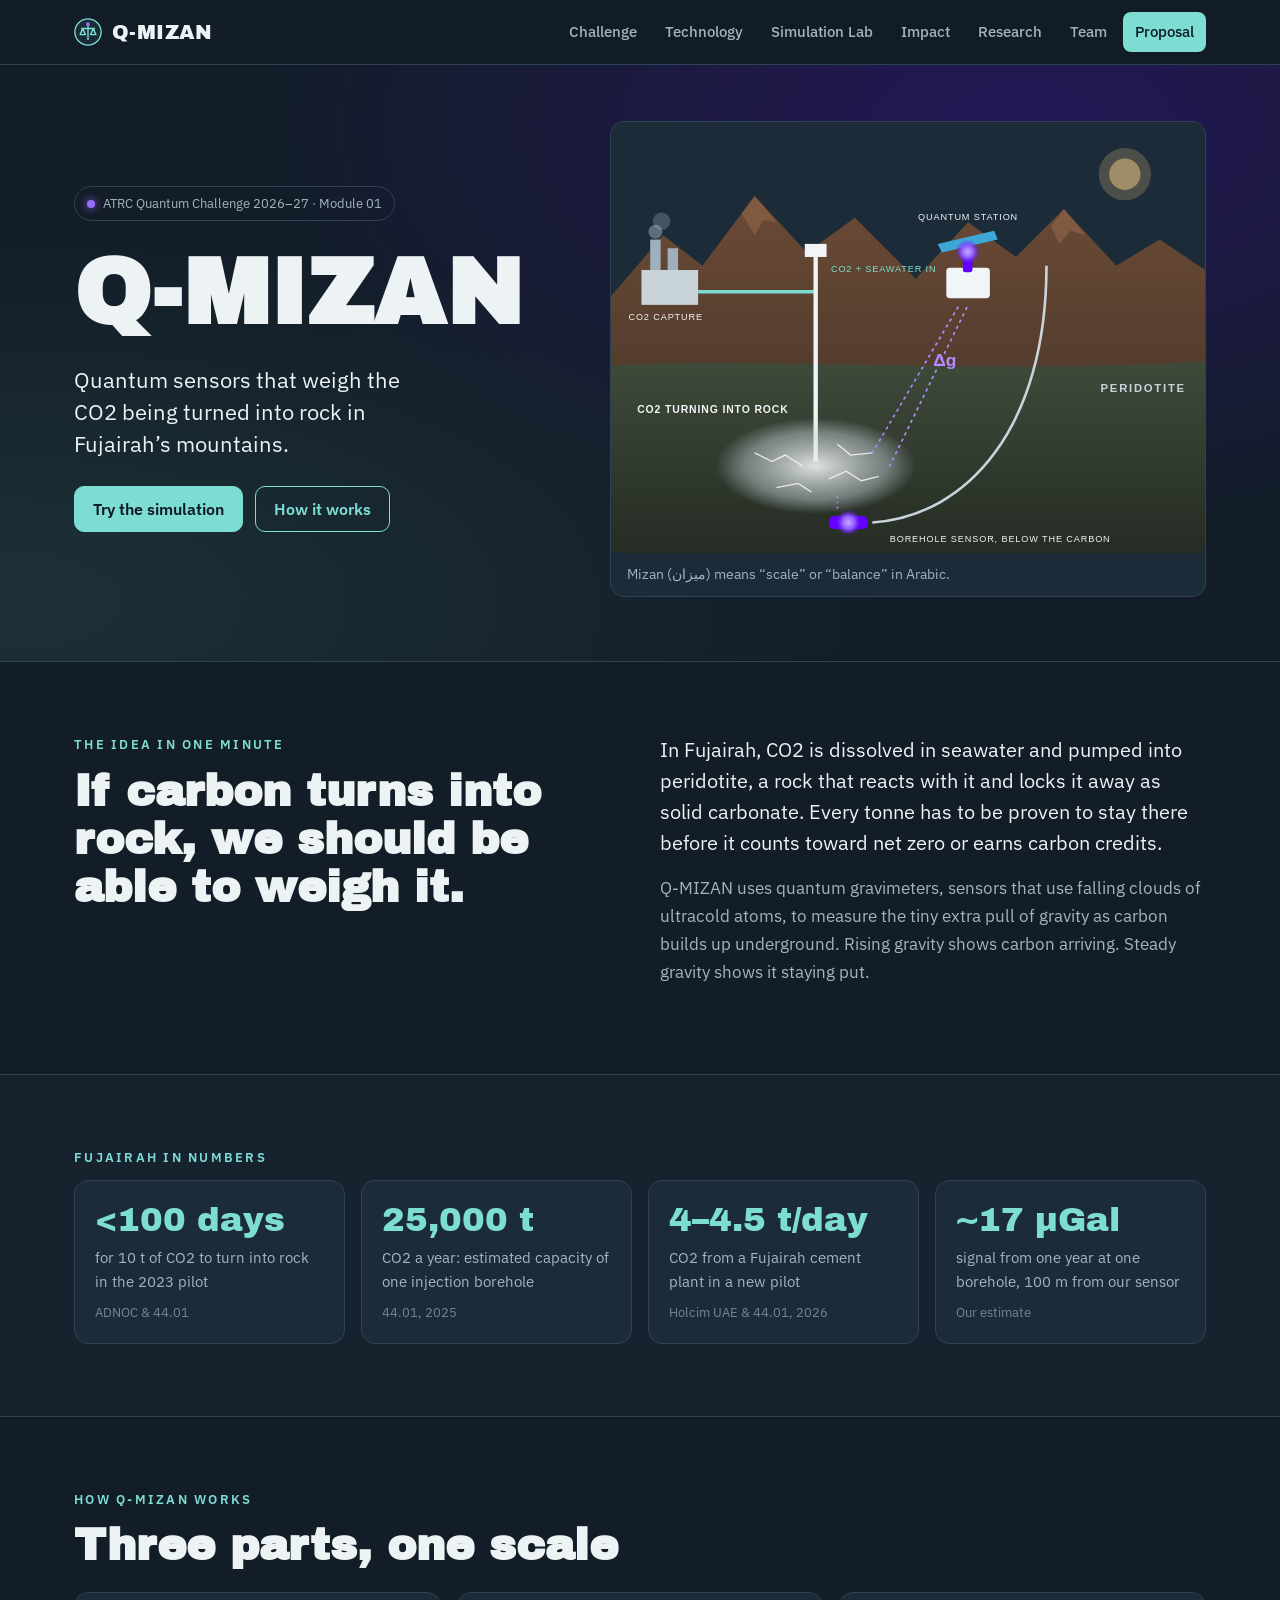
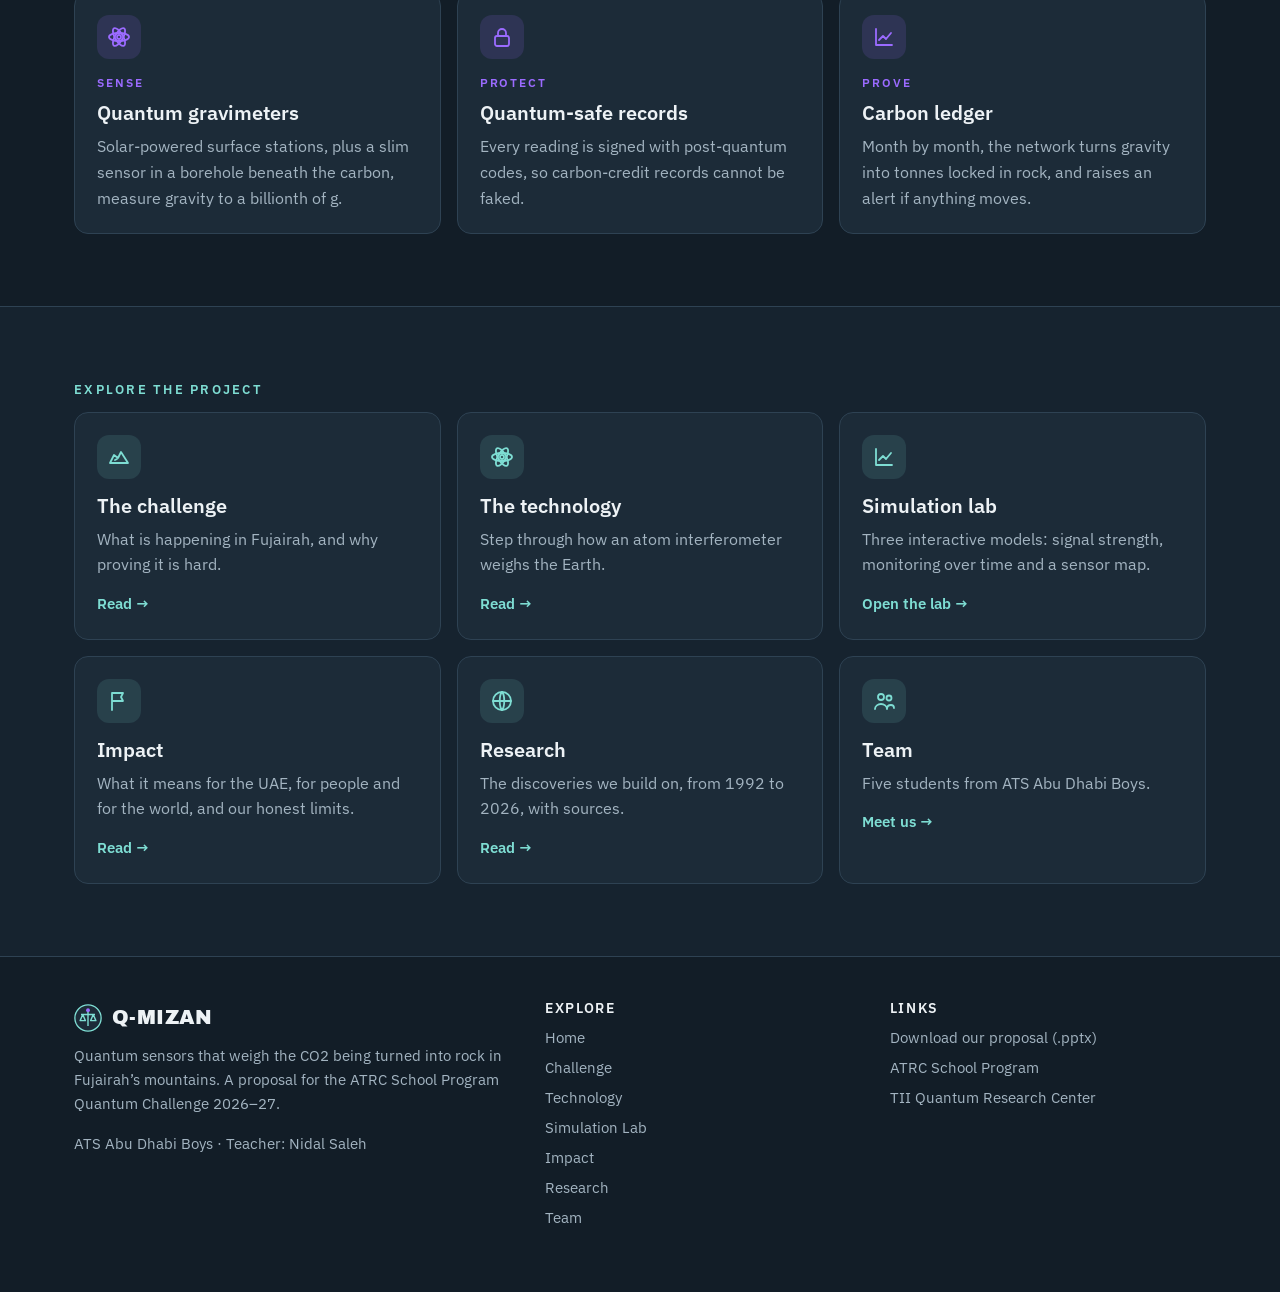
==== index.html @ 976998fe "Q-MIZAN project website Multi-page site for the ATRC Quantum Challenge 2026-27: overview, challenge," ====
<!DOCTYPE html>
<html lang="en">
<head>
<meta charset="utf-8">
<meta name="viewport" content="width=device-width, initial-scale=1">
<title>Q-MIZAN</title>
<meta name="description" content="Q-MIZAN: quantum gravity sensors that weigh the CO2 being turned into rock in Fujairah, UAE.">
<meta property="og:title" content="Q-MIZAN">
<meta property="og:description" content="Q-MIZAN: quantum gravity sensors that weigh the CO2 being turned into rock in Fujairah, UAE.">
<link rel="icon" href="assets/img/favicon.svg" type="image/svg+xml">
<link rel="preconnect" href="https://fonts.googleapis.com">
<link rel="preconnect" href="https://fonts.gstatic.com" crossorigin>
<link href="https://fonts.googleapis.com/css2?family=Archivo+Black&family=IBM+Plex+Sans:ital,wght@0,400;0,500;0,600;1,400&family=IBM+Plex+Mono:wght@500&display=swap" rel="stylesheet">
<link rel="stylesheet" href="assets/css/style.css">
</head>
<body>
<a class="skip" href="#main">Skip to content</a>
<nav class="nav" aria-label="Main">
  <div class="wrap">
    <a class="brand" href="index.html"><svg viewBox="0 0 32 32" aria-hidden="true"><circle cx="16" cy="16" r="15" fill="#1C2B38" stroke="#7EDDD3" stroke-width="1.5"/><path d="M8 12h16M16 7v18M10 12l-3 7h6zM22 12l-3 7h6z" stroke="#7EDDD3" stroke-width="1.6" fill="none" stroke-linejoin="round"/><circle cx="16" cy="7" r="2.2" fill="#9B6BFF"/></svg>Q-MIZAN</a>
    <button class="menu-btn" type="button" aria-expanded="false" aria-controls="menu">Menu</button>
    <ul id="menu"><li><a href="challenge.html">Challenge</a></li><li><a href="technology.html">Technology</a></li><li><a href="lab.html">Simulation Lab</a></li><li><a href="impact.html">Impact</a></li><li><a href="research.html">Research</a></li><li><a href="team.html">Team</a></li><li><a class="cta" href="assets/docs/Q-MIZAN_Proposal.pptx">Proposal</a></li></ul>
  </div>
</nav>
<main id="main">

<div class="hero">
  <div class="wrap grid-2">
    <div>
      <div class="badge"><i></i>ATRC Quantum Challenge 2026–27 · Module 01</div>
      <h1>Q-MIZAN</h1>
      <p class="tag">Quantum sensors that weigh the CO2 being turned into rock in Fujairah’s mountains.</p>
      <div class="btns">
        <a class="btn primary" href="lab.html">Try the simulation</a>
        <a class="btn" href="technology.html">How it works</a>
      </div>
    </div>
    <figure class="figure">
      <img src="assets/img/hero.svg" alt="Cross-section of the Hajar mountains: CO2 is captured, injected into peridotite and turns to rock, while a quantum station on the surface and a borehole sensor beneath the carbon measure the change in gravity" width="1364" height="990">
      <figcaption>Mizan (ميزان) means “scale” or “balance” in Arabic.</figcaption>
    </figure>
  </div>
</div>

<section>
  <div class="wrap">
    <div class="grid-2 top">
      <div>
        <div class="eyebrow">The idea in one minute</div>
        <h2>If carbon turns into rock, we should be able to weigh it.</h2>
      </div>
      <div class="read">
        <p class="lead">In Fujairah, CO2 is dissolved in seawater and pumped into peridotite, a rock that reacts with it and locks it away as solid carbonate. Every tonne has to be proven to stay there before it counts toward net zero or earns carbon credits.</p>
        <p class="muted">Q-MIZAN uses quantum gravimeters, sensors that use falling clouds of ultracold atoms, to measure the tiny extra pull of gravity as carbon builds up underground. Rising gravity shows carbon arriving. Steady gravity shows it staying put.</p>
      </div>
    </div>
  </div>
</section>

<section class="alt">
  <div class="wrap">
    <div class="eyebrow">Fujairah in numbers</div>
    <div class="grid-4">
      <div class="stat"><div class="big">&lt;100 days</div><div class="lab">for 10 t of CO2 to turn into rock in the 2023 pilot</div><div class="src">ADNOC &amp; 44.01</div></div>
      <div class="stat"><div class="big">25,000 t</div><div class="lab">CO2 a year: estimated capacity of one injection borehole</div><div class="src">44.01, 2025</div></div>
      <div class="stat"><div class="big">4–4.5 t/day</div><div class="lab">CO2 from a Fujairah cement plant in a new pilot</div><div class="src">Holcim UAE &amp; 44.01, 2026</div></div>
      <div class="stat"><div class="big">~17 µGal</div><div class="lab">signal from one year at one borehole, 100 m from our sensor</div><div class="src">Our estimate</div></div>
    </div>
  </div>
</section>

<section>
  <div class="wrap">
    <div class="eyebrow">How Q-MIZAN works</div>
    <h2>Three parts, one scale</h2>
    <div class="grid-3" style="margin-top:22px">
      <div class="card"><div class="icon v"><svg viewBox="0 0 24 24"><circle cx="12" cy="12" r="2"/><ellipse cx="12" cy="12" rx="10" ry="4"/><ellipse cx="12" cy="12" rx="10" ry="4" transform="rotate(60 12 12)"/><ellipse cx="12" cy="12" rx="10" ry="4" transform="rotate(120 12 12)"/></svg></div><div class="k">Sense</div><h3>Quantum gravimeters</h3><p>Solar-powered surface stations, plus a slim sensor in a borehole beneath the carbon, measure gravity to a billionth of g.</p></div>
      <div class="card"><div class="icon v"><svg viewBox="0 0 24 24"><rect x="5" y="11" width="14" height="10" rx="2"/><path d="M8 11V8a4 4 0 0 1 8 0v3"/></svg></div><div class="k">Protect</div><h3>Quantum-safe records</h3><p>Every reading is signed with post-quantum codes, so carbon-credit records cannot be faked.</p></div>
      <div class="card"><div class="icon v"><svg viewBox="0 0 24 24"><path d="M4 20V4M4 20h16"/><path d="M7 15l4-4 3 3 5-6"/></svg></div><div class="k">Prove</div><h3>Carbon ledger</h3><p>Month by month, the network turns gravity into tonnes locked in rock, and raises an alert if anything moves.</p></div>
    </div>
  </div>
</section>

<section class="alt">
  <div class="wrap">
    <div class="eyebrow">Explore the project</div>
    <div class="grid-3">
      <a class="card link" href="challenge.html"><div class="icon"><svg viewBox="0 0 24 24"><path d="M3 18l4-8 4 3 3-6 7 11z"/><path d="M8 15l2-1"/></svg></div><h3>The challenge</h3><p>What is happening in Fujairah, and why proving it is hard.</p><span class="go">Read →</span></a>
      <a class="card link" href="technology.html"><div class="icon"><svg viewBox="0 0 24 24"><circle cx="12" cy="12" r="2"/><ellipse cx="12" cy="12" rx="10" ry="4"/><ellipse cx="12" cy="12" rx="10" ry="4" transform="rotate(60 12 12)"/><ellipse cx="12" cy="12" rx="10" ry="4" transform="rotate(120 12 12)"/></svg></div><h3>The technology</h3><p>Step through how an atom interferometer weighs the Earth.</p><span class="go">Read →</span></a>
      <a class="card link" href="lab.html"><div class="icon"><svg viewBox="0 0 24 24"><path d="M4 20V4M4 20h16"/><path d="M7 15l4-4 3 3 5-6"/></svg></div><h3>Simulation lab</h3><p>Three interactive models: signal strength, monitoring over time and a sensor map.</p><span class="go">Open the lab →</span></a>
      <a class="card link" href="impact.html"><div class="icon"><svg viewBox="0 0 24 24"><path d="M5 21V4M5 4h11l-2 4 2 4H5"/></svg></div><h3>Impact</h3><p>What it means for the UAE, for people and for the world, and our honest limits.</p><span class="go">Read →</span></a>
      <a class="card link" href="research.html"><div class="icon"><svg viewBox="0 0 24 24"><circle cx="12" cy="12" r="9"/><path d="M3 12h18M12 3c3 3 3 15 0 18M12 3c-3 3-3 15 0 18"/></svg></div><h3>Research</h3><p>The discoveries we build on, from 1992 to 2026, with sources.</p><span class="go">Read →</span></a>
      <a class="card link" href="team.html"><div class="icon"><svg viewBox="0 0 24 24"><circle cx="9" cy="8" r="3"/><circle cx="17" cy="9" r="2.5"/><path d="M3 20c0-3 3-5 6-5s6 2 6 5M15 20c0-2 1-4 4-4 2 0 3 1 3 3"/></svg></div><h3>Team</h3><p>Five students from ATS Abu Dhabi Boys.</p><span class="go">Meet us →</span></a>
    </div>
  </div>
</section>

</main>
<footer>
  <div class="wrap">
    <div>
      <a class="brand" href="index.html" style="margin-bottom:10px"><svg viewBox="0 0 32 32" aria-hidden="true"><circle cx="16" cy="16" r="15" fill="#1C2B38" stroke="#7EDDD3" stroke-width="1.5"/><path d="M8 12h16M16 7v18M10 12l-3 7h6zM22 12l-3 7h6z" stroke="#7EDDD3" stroke-width="1.6" fill="none" stroke-linejoin="round"/><circle cx="16" cy="7" r="2.2" fill="#9B6BFF"/></svg>Q-MIZAN</a>
      <p>Quantum sensors that weigh the CO2 being turned into rock in Fujairah’s mountains. A proposal for the ATRC School Program Quantum Challenge 2026–27.</p>
      <p>ATS Abu Dhabi Boys · Teacher: Nidal Saleh</p>
    </div>
    <div><h4>Explore</h4><ul><li><a href="index.html">Home</a></li><li><a href="challenge.html">Challenge</a></li><li><a href="technology.html">Technology</a></li><li><a href="lab.html">Simulation Lab</a></li><li><a href="impact.html">Impact</a></li><li><a href="research.html">Research</a></li><li><a href="team.html">Team</a></li></ul></div>
    <div><h4>Links</h4><ul>
      <li><a href="assets/docs/Q-MIZAN_Proposal.pptx">Download our proposal (.pptx)</a></li>
      <li><a href="https://atrcschoolprogram.ae">ATRC School Program</a></li>
      <li><a href="https://www.tii.ae/quantum">TII Quantum Research Center</a></li>
    </ul></div>
  </div>
</footer>
<script src="assets/js/main.js"></script>

</body>
</html>
---- assets/css/style.css ----
/* Q-MIZAN site
   One visual world: ATRC night blue, Fujairah rock browns, teal for data, violet for the quantum sensor. */
:root{
  --bg:#121D27; --bg-2:#16232F; --panel:#1C2B38; --panel-2:#101A23; --line:#2E4253;
  --ink:#EDF2F5; --muted:#A3B4C1; --faint:#71879A;
  --teal:#7EDDD3; --violet:#9B6BFF; --violet-deep:#6400FF; --sand:#D9B77E; --rock:#6B4A35;
  --warn:#F2C14E; --bad:#F08A6B;
  --display:"Archivo Black","Arial Black",Arial,sans-serif;
  --body:"IBM Plex Sans","Segoe UI",Arial,sans-serif;
  --mono:"IBM Plex Mono",ui-monospace,Menlo,monospace;
  --r:14px; --max:1180px;
  color-scheme:dark;
}
*{box-sizing:border-box}
html{scroll-behavior:smooth}
html,body{margin:0;background:var(--bg);color:var(--ink);font-family:var(--body);font-size:17px;line-height:1.65}
img{max-width:100%;height:auto;display:block}
a{color:var(--teal);text-underline-offset:3px}
a:hover{color:#fff}
:focus-visible{outline:2px solid var(--teal);outline-offset:3px;border-radius:4px}
h1,h2,h3,h4{margin:0;text-wrap:balance;line-height:1.1}
h1{font-family:var(--display);font-size:clamp(46px,7.5vw,92px);letter-spacing:.005em}
h2{font-family:var(--display);font-size:clamp(28px,3.8vw,44px);margin-bottom:16px}
h3{font-size:20px;font-weight:600;margin-bottom:8px;line-height:1.3}
h4{font-size:16px;font-weight:600;margin-bottom:4px}
p{margin:0 0 16px}
ul,ol{margin:0 0 16px;padding-left:22px}
li{margin-bottom:6px}
.wrap{max-width:var(--max);margin:0 auto;padding:0 24px}
.read{max-width:68ch}
.lead{font-size:20px;line-height:1.55;color:var(--ink);max-width:60ch}
.muted{color:var(--muted)}
.num,.mono{font-family:var(--mono);font-variant-numeric:tabular-nums}
.eyebrow{font-size:12.5px;font-weight:600;letter-spacing:.18em;text-transform:uppercase;color:var(--teal);margin-bottom:12px}
.skip{position:absolute;left:-999px;top:8px;background:var(--teal);color:#0E1A22;padding:8px 12px;border-radius:8px;z-index:100}
.skip:focus{left:8px}

/* nav */
.nav{position:sticky;top:0;z-index:50;background:rgba(18,29,39,.92);backdrop-filter:blur(10px);border-bottom:1px solid var(--line)}
.nav .wrap{display:flex;align-items:center;justify-content:space-between;height:64px;gap:16px}
.brand{display:flex;align-items:center;gap:10px;text-decoration:none;color:var(--ink);font-family:var(--display);font-size:20px;letter-spacing:.02em}
.brand svg{width:28px;height:28px}
.nav ul{list-style:none;display:flex;gap:4px;margin:0;padding:0}
.nav li{margin:0}
.nav ul a{display:block;padding:8px 12px;border-radius:8px;color:var(--muted);text-decoration:none;font-size:15px;font-weight:500}
.nav ul a:hover{color:var(--ink);background:var(--panel)}
.nav ul a[aria-current="page"]{color:var(--ink);background:var(--panel);box-shadow:inset 0 -2px 0 var(--teal)}
.nav .cta{background:var(--teal);color:#0E1A22!important}
.nav .cta:hover{background:#A5ECE4!important}
.menu-btn{display:none;background:transparent;border:1px solid var(--line);color:var(--ink);border-radius:8px;padding:7px 10px;font:500 15px var(--body);cursor:pointer}

/* page head */
.pagehead{padding:64px 0 40px;border-bottom:1px solid var(--line);background:radial-gradient(ellipse at 85% 0%,rgba(100,0,255,.18),transparent 55%),radial-gradient(ellipse at 10% 100%,rgba(126,221,211,.08),transparent 50%)}
.pagehead h1{font-size:clamp(38px,5.5vw,64px);margin-bottom:16px}

section{padding:72px 0;border-bottom:1px solid var(--line)}
section.alt{background:var(--bg-2)}
.grid-2{display:grid;grid-template-columns:1fr 1fr;gap:40px;align-items:center}
.grid-2.top{align-items:start}
.grid-3{display:grid;grid-template-columns:repeat(3,1fr);gap:16px}
.grid-4{display:grid;grid-template-columns:repeat(4,1fr);gap:16px}

/* home hero */
.hero{padding:56px 0 64px;background:radial-gradient(ellipse at 80% 10%,rgba(100,0,255,.22),transparent 55%),radial-gradient(ellipse at 0% 90%,rgba(126,221,211,.10),transparent 50%);border-bottom:1px solid var(--line)}
.hero .grid-2{grid-template-columns:1fr 1.2fr}
.hero .tag{font-size:22px;line-height:1.45;margin:20px 0 26px;max-width:28ch}
.btns{display:flex;gap:12px;flex-wrap:wrap}
.btn{display:inline-flex;align-items:center;gap:8px;padding:12px 18px;border-radius:10px;font:600 15.5px var(--body);text-decoration:none;cursor:pointer;border:1px solid var(--teal);color:var(--teal);background:transparent}
.btn:hover{background:rgba(126,221,211,.1);color:var(--teal)}
.btn.primary{background:var(--teal);color:#0E1A22}
.btn.primary:hover{background:#A5ECE4;color:#0E1A22}
.badge{display:inline-flex;align-items:center;gap:8px;font-size:13px;color:var(--muted);border:1px solid var(--line);padding:6px 12px;border-radius:999px;margin-bottom:22px}
.badge i{width:8px;height:8px;border-radius:50%;background:var(--violet);box-shadow:0 0 10px var(--violet)}

/* figures and cards */
.figure{background:var(--panel);border:1px solid var(--line);border-radius:var(--r);overflow:hidden;margin:0}
.figure img{width:100%}
figcaption{font-size:14px;color:var(--muted);padding:10px 16px}
.card{background:var(--panel);border:1px solid var(--line);border-radius:var(--r);padding:22px}
.card p{color:var(--muted);font-size:15.5px;margin:0}
.card p+p{margin-top:10px}
.card .k{font-size:12px;letter-spacing:.16em;text-transform:uppercase;color:var(--violet);font-weight:600;margin-bottom:8px}
.card.link{text-decoration:none;color:inherit;display:block;transition:border-color .15s, transform .15s}
.card.link:hover{border-color:var(--teal);transform:translateY(-2px)}
.card.link .go{color:var(--teal);font-weight:600;font-size:15px;margin-top:14px;display:inline-block}
.icon{width:44px;height:44px;border-radius:12px;display:grid;place-items:center;background:rgba(126,221,211,.12);margin-bottom:14px}
.icon svg{width:24px;height:24px;stroke:var(--teal);fill:none;stroke-width:1.8;stroke-linecap:round;stroke-linejoin:round}
.icon.v{background:rgba(155,107,255,.14)} .icon.v svg{stroke:var(--violet)}
.stat{background:var(--panel);border:1px solid var(--line);border-radius:var(--r);padding:20px}
.stat .big{font-family:var(--display);font-size:clamp(26px,3vw,34px);color:var(--teal);line-height:1.1}
.stat .lab{font-size:14.5px;color:var(--muted);margin-top:8px}
.stat .src{font-size:12.5px;color:var(--faint);margin-top:8px}
.callout{border:1px solid rgba(242,193,78,.35);background:rgba(242,193,78,.06);border-radius:var(--r);padding:20px 22px}
.callout .k{color:var(--warn);font-size:12px;letter-spacing:.16em;text-transform:uppercase;font-weight:600;margin-bottom:8px}
.callout p{margin:0;color:var(--ink)}
.quote{font-family:var(--display);font-size:clamp(24px,3vw,34px);line-height:1.25;max-width:26ch}
.quote em{font-style:normal;color:var(--teal)}

/* steps / process */
.steps{display:grid;grid-template-columns:repeat(4,1fr);gap:0;counter-reset:s;margin-top:28px}
.step{position:relative;padding:22px 22px 22px 0;border-top:2px solid var(--line)}
.step::before{counter-increment:s;content:counter(s,decimal-leading-zero);font-family:var(--mono);color:var(--teal);font-size:14px;display:block;margin-bottom:10px}
.step.on{border-top-color:var(--teal)}
.step p{color:var(--muted);font-size:15.5px;margin:0}

/* comparison table */
.tablewrap{overflow-x:auto;border:1px solid var(--line);border-radius:var(--r)}
table{border-collapse:collapse;width:100%;min-width:640px;font-size:15px}
th,td{padding:14px 16px;text-align:left;border-bottom:1px solid var(--line);vertical-align:top}
th{font-size:12.5px;letter-spacing:.12em;text-transform:uppercase;color:var(--muted);font-weight:600;background:var(--panel-2)}
tr:last-child td{border-bottom:0}
td.us{background:rgba(126,221,211,.06)}
.yes{color:var(--teal);font-weight:600} .no{color:var(--bad);font-weight:600} .part{color:var(--warn);font-weight:600}

/* interferometer explainer */
.ai{display:grid;grid-template-columns:1fr 1fr;gap:28px;align-items:center}
.ai canvas{width:100%;height:420px;background:var(--panel-2);border:1px solid var(--line);border-radius:var(--r)}
.stepper{display:flex;gap:8px;flex-wrap:wrap;margin:18px 0}
.stepper button{background:var(--panel);border:1px solid var(--line);color:var(--muted);border-radius:999px;padding:8px 14px;font:500 14px var(--body);cursor:pointer}
.stepper button[aria-pressed="true"]{background:var(--violet);border-color:var(--violet);color:#fff}
.ai .explain{min-height:150px}

/* myths */
.myth{display:grid;grid-template-columns:1fr 1fr;gap:0;border:1px solid var(--line);border-radius:var(--r);overflow:hidden}
.myth > div{padding:14px 18px;border-bottom:1px solid var(--line);font-size:15.5px}
.myth > div:nth-last-child(-n+2){border-bottom:0}
.myth .x{color:var(--muted);background:var(--panel-2)}
.myth .x::before{content:"✕ ";color:var(--bad)}
.myth .ok::before{content:"✓ ";color:var(--teal)}
.myth .h{font-size:12.5px;letter-spacing:.12em;text-transform:uppercase;font-weight:600;color:var(--muted);background:var(--panel)}
.myth .h::before{content:none}

/* simulation lab */
.sim{background:var(--panel-2);border:1px solid var(--line);border-radius:18px;padding:26px;margin-top:26px}
.sim-head{display:flex;justify-content:space-between;align-items:baseline;gap:16px;flex-wrap:wrap;margin-bottom:6px}
.sim-head h3{margin:0}
.simgrid{display:grid;grid-template-columns:310px 1fr;gap:28px;margin-top:18px}
.ctl{display:grid;gap:18px;align-content:start}
.ctl label{display:flex;justify-content:space-between;gap:8px;font-size:14.5px;font-weight:500;margin-bottom:4px}
.ctl label span{font-family:var(--mono);color:var(--teal);white-space:nowrap}
.ctl .hint{font-size:13px;color:var(--faint);margin-top:2px}
input[type=range]{width:100%;accent-color:var(--teal)}
.seg{display:flex;border:1px solid var(--line);border-radius:10px;overflow:hidden;flex-wrap:wrap}
.seg button{flex:1;min-width:70px;background:transparent;color:var(--muted);border:0;padding:9px 6px;font:500 14px var(--body);cursor:pointer}
.seg button+button{border-left:1px solid var(--line)}
.seg button[aria-pressed="true"]{background:var(--teal);color:#0E1A22}
.readout{display:flex;flex-wrap:wrap;gap:12px;align-items:center;margin-bottom:12px;min-height:40px}
.readout .val{font-family:var(--display);font-size:36px;line-height:1}
.pill{display:inline-block;border-radius:999px;padding:5px 12px;font-size:14px;font-weight:600}
.pill.ok{background:rgba(126,221,211,.16);color:var(--teal)}
.pill.no{background:rgba(240,138,107,.16);color:var(--bad)}
.pill.warn{background:rgba(242,193,78,.16);color:var(--warn)}
.sim canvas{width:100%;height:320px;display:block;background:var(--panel);border-radius:12px}
.sim canvas.tall{height:400px}
.legend{display:flex;gap:16px;flex-wrap:wrap;font-size:13.5px;color:var(--muted);margin-top:10px}
.legend i{display:inline-block;width:18px;height:3px;vertical-align:middle;margin-right:6px;border-radius:2px}
.legend i.dot{width:9px;height:9px;border-radius:50%}
.note{font-size:14px;color:var(--muted);margin-top:10px}
.formula{font-family:var(--mono);background:var(--panel);border:1px solid var(--line);border-radius:10px;padding:14px 16px;font-size:15px;overflow-x:auto}
.tabs{display:flex;gap:8px;flex-wrap:wrap;margin-top:22px}
.tabs a{padding:8px 14px;border:1px solid var(--line);border-radius:999px;color:var(--muted);text-decoration:none;font-size:14.5px}
.tabs a:hover{border-color:var(--teal);color:var(--ink)}

/* timeline */
.tl{list-style:none;padding:0;margin:26px 0 0;position:relative}
.tl::before{content:"";position:absolute;left:118px;top:0;bottom:0;width:1px;background:var(--line)}
.tl li{display:grid;grid-template-columns:118px 1fr;gap:28px;padding:18px 0;margin:0;position:relative}
.tl li::after{content:"";position:absolute;left:113px;top:26px;width:11px;height:11px;border-radius:50%;background:var(--bg);border:2px solid var(--teal)}
.tl li.uae::after{background:var(--sand);border-color:var(--sand)}
.tl .yr{font-family:var(--mono);color:var(--teal);font-size:16px;padding-top:2px}
.tl h4{font-size:17px}
.tl p{margin:4px 0 6px;color:var(--muted);font-size:15.5px}
.tl a{font-size:14px}
.tag-uae{display:inline-block;font-size:11.5px;letter-spacing:.12em;text-transform:uppercase;color:#1B1407;background:var(--sand);border-radius:6px;padding:2px 7px;margin-left:8px;vertical-align:2px;font-weight:600}
dl.gloss{display:grid;grid-template-columns:220px 1fr;gap:0;border-top:1px solid var(--line)}
dl.gloss dt,dl.gloss dd{margin:0;padding:14px 0;border-bottom:1px solid var(--line)}
dl.gloss dt{font-weight:600}
dl.gloss dd{color:var(--muted)}
ol.src{font-size:15px;color:var(--muted);padding-left:24px}
ol.src li{margin-bottom:10px}

/* TRL */
.trl{display:grid;grid-template-columns:repeat(9,1fr);gap:6px;margin:22px 0}
.trl div{border-top:4px solid var(--line);padding-top:8px;font-size:13px;color:var(--muted)}
.trl b{display:block;font-family:var(--display);font-size:22px;color:var(--ink)}
.trl .now{border-color:var(--violet)} .trl .now b{color:var(--violet)}
.trl .next{border-color:var(--teal)}

/* team */
.team{display:grid;grid-template-columns:repeat(5,1fr);gap:14px}
.member{background:var(--panel);border:1px solid var(--line);border-radius:var(--r);padding:20px;text-align:left}
.avatar{width:56px;height:56px;border-radius:50%;display:grid;place-items:center;font-family:var(--display);font-size:20px;color:#0E1A22;background:var(--teal);margin-bottom:14px}
.member:nth-child(2) .avatar{background:var(--violet);color:#fff}
.member:nth-child(3) .avatar{background:var(--sand)}
.member:nth-child(4) .avatar{background:#3FA7D6}
.member:nth-child(5) .avatar{background:#C9D3DA}
.member h4{font-size:16.5px}
.member p{font-size:14px;color:var(--muted);margin:2px 0 0}
.logo-chip{background:#fff;border-radius:12px;padding:12px 18px;display:inline-block}
.logo-chip img{height:56px;width:auto}

/* footer */
footer{padding:44px 0 56px;color:var(--muted);font-size:14.5px}
footer .wrap{display:grid;grid-template-columns:1.4fr 1fr 1fr;gap:28px}
footer h4{color:var(--ink);font-size:14px;letter-spacing:.12em;text-transform:uppercase;margin-bottom:10px}
footer ul{list-style:none;padding:0;margin:0}
footer li{margin-bottom:6px}
footer a{color:var(--muted);text-decoration:none}
footer a:hover{color:var(--teal)}
.next-page{display:flex;justify-content:flex-end;padding:36px 0}

@media (max-width:980px){
  .grid-4{grid-template-columns:1fr 1fr}
  .team{grid-template-columns:repeat(3,1fr)}
  .steps{grid-template-columns:1fr 1fr}
}
@media (max-width:860px){
  .menu-btn{display:block}
  .nav ul{display:none;position:absolute;top:64px;left:0;right:0;flex-direction:column;background:var(--bg);border-bottom:1px solid var(--line);padding:10px 16px 16px}
  .nav ul.open{display:flex}
  .grid-2,.hero .grid-2,.simgrid,.ai{grid-template-columns:1fr}
  .grid-3{grid-template-columns:1fr}
  .trl{grid-template-columns:repeat(3,1fr)}
  footer .wrap{grid-template-columns:1fr}
  dl.gloss{grid-template-columns:1fr} dl.gloss dt{border-bottom:0;padding-bottom:0}
  .myth{grid-template-columns:1fr} .myth .h:nth-child(2){display:none}
}
@media (max-width:520px){
  body{font-size:16px}
  .grid-4,.steps,.team{grid-template-columns:1fr}
  .tl::before,.tl li::after{display:none}
  .tl li{grid-template-columns:1fr;gap:4px}
  section{padding:52px 0}
}
@media (prefers-reduced-motion:reduce){*{transition:none!important;scroll-behavior:auto!important}}
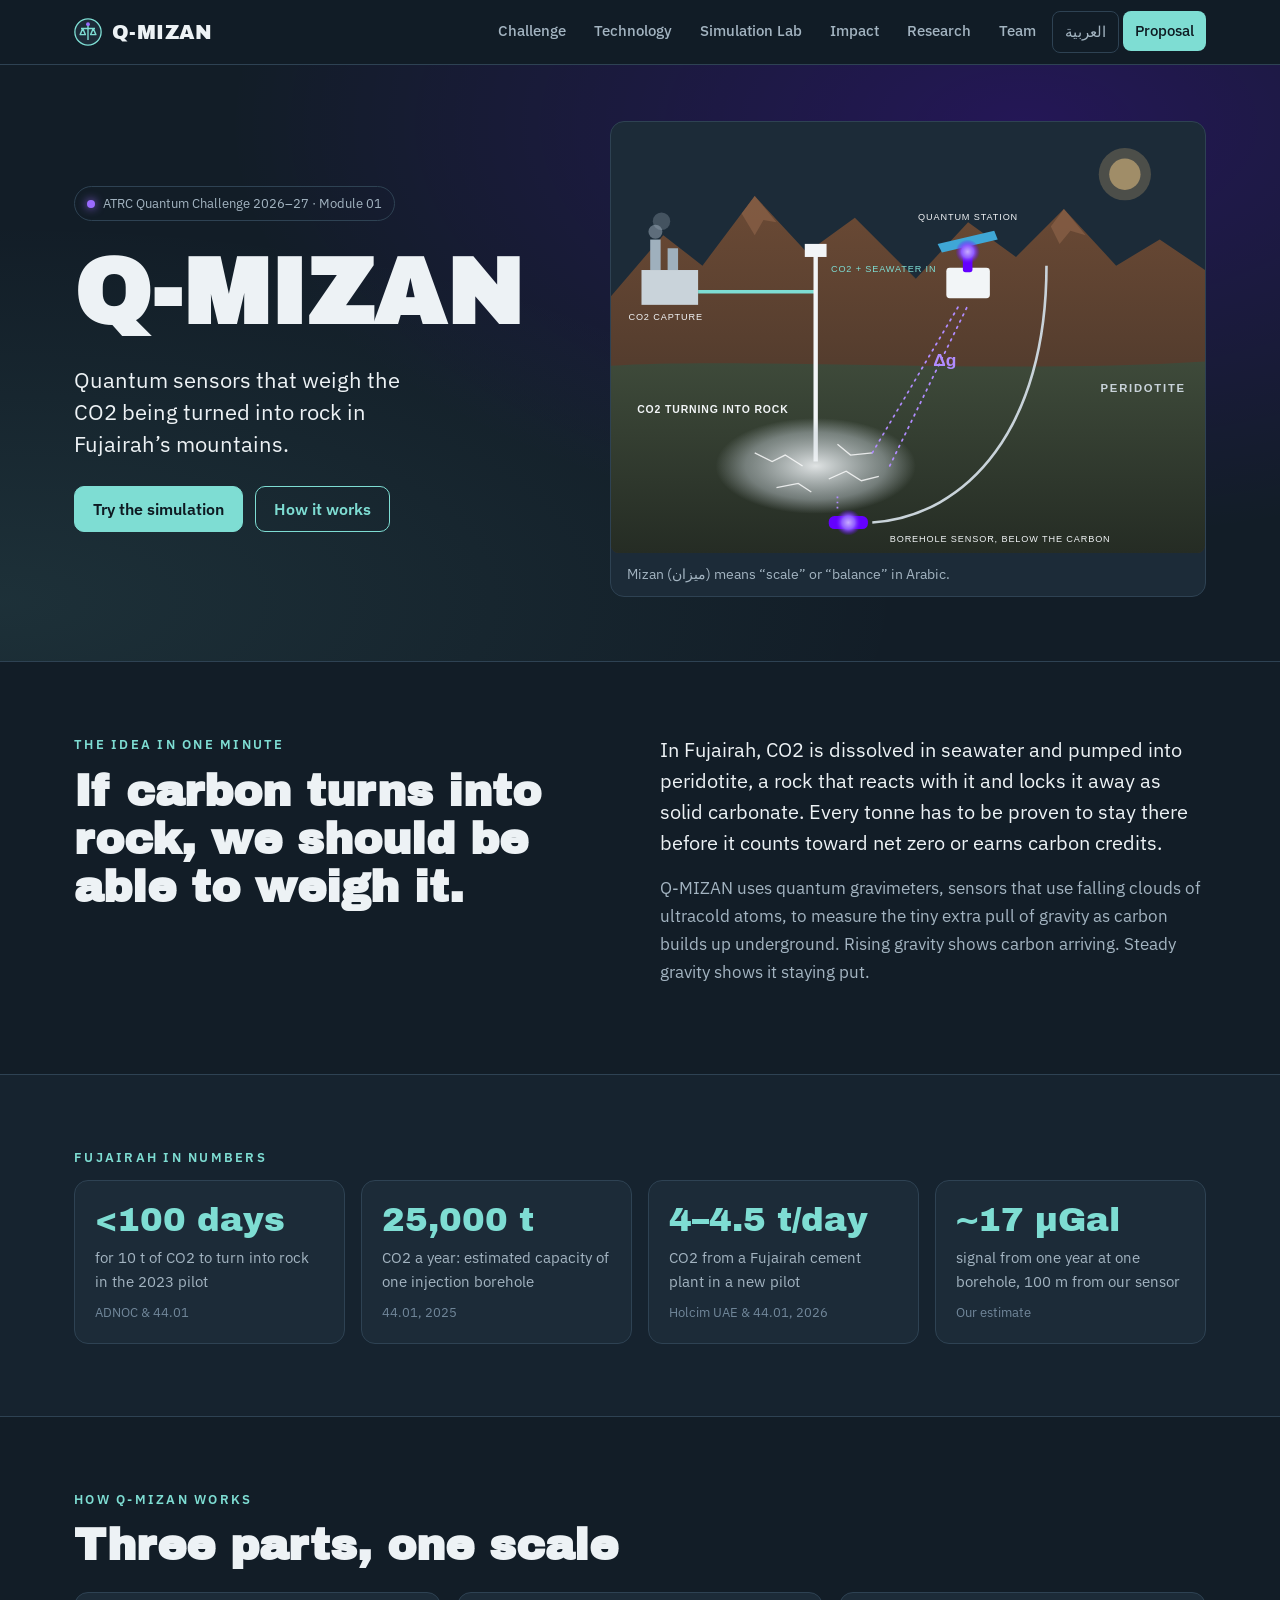
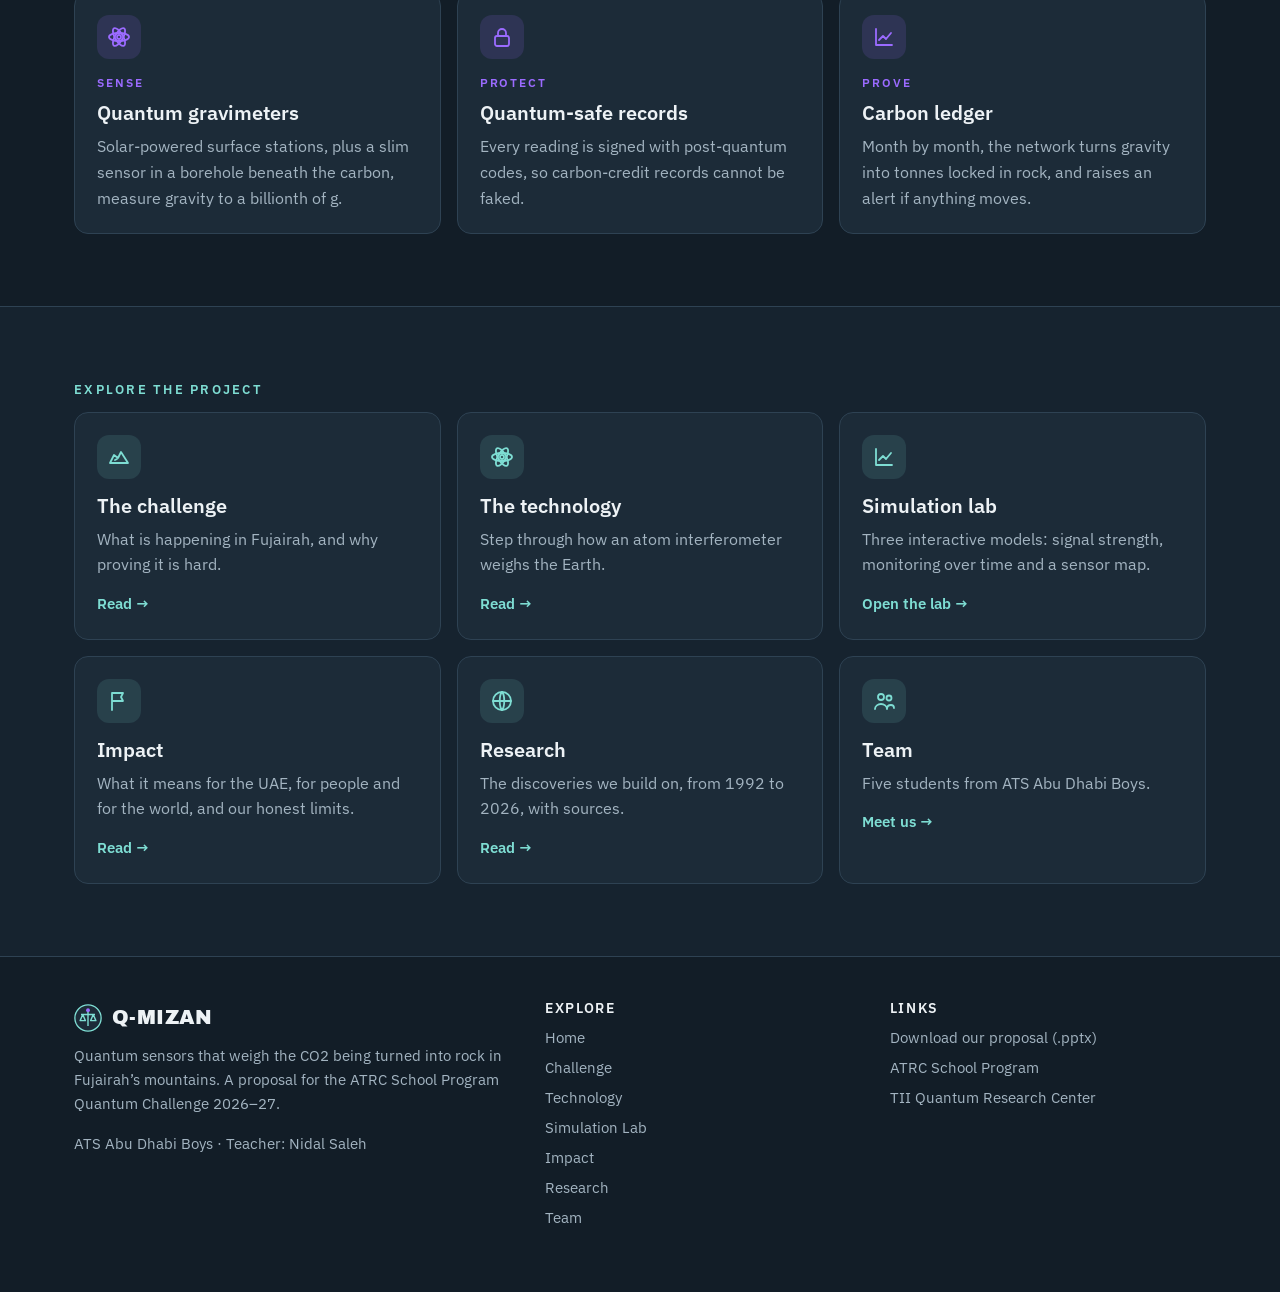
==== commit d61c7388: "Add Arabic version of the site Right-to-left Arabic pages under ar/ with a language switch on every " ====
--- a/index.html
+++ b/index.html
@@ -1,5 +1,5 @@
 <!DOCTYPE html>
-<html lang="en">
+<html lang="en" dir="ltr">
 <head>
 <meta charset="utf-8">
 <meta name="viewport" content="width=device-width, initial-scale=1">
@@ -7,6 +7,7 @@
 <meta name="description" content="Q-MIZAN: quantum gravity sensors that weigh the CO2 being turned into rock in Fujairah, UAE.">
 <meta property="og:title" content="Q-MIZAN">
 <meta property="og:description" content="Q-MIZAN: quantum gravity sensors that weigh the CO2 being turned into rock in Fujairah, UAE.">
+<link rel="alternate" hreflang="ar" href="ar/index.html">
 <link rel="icon" href="assets/img/favicon.svg" type="image/svg+xml">
 <link rel="preconnect" href="https://fonts.googleapis.com">
 <link rel="preconnect" href="https://fonts.gstatic.com" crossorigin>
@@ -19,7 +20,7 @@
   <div class="wrap">
     <a class="brand" href="index.html"><svg viewBox="0 0 32 32" aria-hidden="true"><circle cx="16" cy="16" r="15" fill="#1C2B38" stroke="#7EDDD3" stroke-width="1.5"/><path d="M8 12h16M16 7v18M10 12l-3 7h6zM22 12l-3 7h6z" stroke="#7EDDD3" stroke-width="1.6" fill="none" stroke-linejoin="round"/><circle cx="16" cy="7" r="2.2" fill="#9B6BFF"/></svg>Q-MIZAN</a>
     <button class="menu-btn" type="button" aria-expanded="false" aria-controls="menu">Menu</button>
-    <ul id="menu"><li><a href="challenge.html">Challenge</a></li><li><a href="technology.html">Technology</a></li><li><a href="lab.html">Simulation Lab</a></li><li><a href="impact.html">Impact</a></li><li><a href="research.html">Research</a></li><li><a href="team.html">Team</a></li><li><a class="cta" href="assets/docs/Q-MIZAN_Proposal.pptx">Proposal</a></li></ul>
+    <ul id="menu"><li><a href="challenge.html">Challenge</a></li><li><a href="technology.html">Technology</a></li><li><a href="lab.html">Simulation Lab</a></li><li><a href="impact.html">Impact</a></li><li><a href="research.html">Research</a></li><li><a href="team.html">Team</a></li><li><a class="lang" href="ar/index.html" lang="ar" hreflang="ar">العربية</a></li><li><a class="cta" href="assets/docs/Q-MIZAN_Proposal.pptx">Proposal</a></li></ul>
   </div>
 </nav>
 <main id="main">
@@ -104,11 +105,7 @@
       <p>ATS Abu Dhabi Boys · Teacher: Nidal Saleh</p>
     </div>
     <div><h4>Explore</h4><ul><li><a href="index.html">Home</a></li><li><a href="challenge.html">Challenge</a></li><li><a href="technology.html">Technology</a></li><li><a href="lab.html">Simulation Lab</a></li><li><a href="impact.html">Impact</a></li><li><a href="research.html">Research</a></li><li><a href="team.html">Team</a></li></ul></div>
-    <div><h4>Links</h4><ul>
-      <li><a href="assets/docs/Q-MIZAN_Proposal.pptx">Download our proposal (.pptx)</a></li>
-      <li><a href="https://atrcschoolprogram.ae">ATRC School Program</a></li>
-      <li><a href="https://www.tii.ae/quantum">TII Quantum Research Center</a></li>
-    </ul></div>
+    <div><h4>Links</h4><ul><li><a href="assets/docs/Q-MIZAN_Proposal.pptx">Download our proposal (.pptx)</a></li><li><a href="https://atrcschoolprogram.ae">ATRC School Program</a></li><li><a href="https://www.tii.ae/quantum">TII Quantum Research Center</a></li></ul></div>
   </div>
 </footer>
 <script src="assets/js/main.js"></script>
--- a/assets/css/style.css
+++ b/assets/css/style.css
@@ -32,8 +32,9 @@
 .muted{color:var(--muted)}
 .num,.mono{font-family:var(--mono);font-variant-numeric:tabular-nums}
 .eyebrow{font-size:12.5px;font-weight:600;letter-spacing:.18em;text-transform:uppercase;color:var(--teal);margin-bottom:12px}
-.skip{position:absolute;left:-999px;top:8px;background:var(--teal);color:#0E1A22;padding:8px 12px;border-radius:8px;z-index:100}
-.skip:focus{left:8px}
+.skip{position:absolute;inset-inline-start:8px;top:-60px;background:var(--teal);color:#0E1A22;padding:8px 12px;border-radius:8px;z-index:100}
+.skip:focus{top:8px}
+body{overflow-x:hidden}
 
 /* nav */
 .nav{position:sticky;top:0;z-index:50;background:rgba(18,29,39,.92);backdrop-filter:blur(10px);border-bottom:1px solid var(--line)}
@@ -233,3 +234,30 @@
   section{padding:52px 0}
 }
 @media (prefers-reduced-motion:reduce){*{transition:none!important;scroll-behavior:auto!important}}
+
+/* ---------- language switch ---------- */
+.nav ul a.lang{border:1px solid var(--line)}
+
+/* ---------- Arabic / right-to-left ---------- */
+html[lang="ar"]{
+  --display:"Cairo","IBM Plex Sans Arabic","Segoe UI",Tahoma,sans-serif;
+  --body:"IBM Plex Sans Arabic","Segoe UI",Tahoma,Arial,sans-serif;
+}
+html[lang="ar"] body{line-height:1.8}
+html[lang="ar"] h1,html[lang="ar"] h2{font-weight:900;line-height:1.3;letter-spacing:0}
+html[lang="ar"] h1{font-size:clamp(42px,7vw,84px)}
+html[lang="ar"] .pagehead h1{font-size:clamp(34px,5vw,58px)}
+html[lang="ar"] .quote{font-weight:900;line-height:1.45}
+html[lang="ar"] .eyebrow,html[lang="ar"] th,html[lang="ar"] .card .k,html[lang="ar"] .callout .k,
+html[lang="ar"] footer h4,html[lang="ar"] .myth .h,html[lang="ar"] .tag-uae{letter-spacing:0}
+html[lang="ar"] .eyebrow{font-size:14px}
+html[lang="ar"] .brand{letter-spacing:0;font-weight:900}
+[dir="rtl"] th,[dir="rtl"] td{text-align:right}
+[dir="rtl"] .step{padding:22px 0 22px 22px}
+[dir="rtl"] .tl::before{left:auto;right:118px}
+[dir="rtl"] .tl li::after{left:auto;right:113px}
+[dir="rtl"] .member{text-align:right}
+[dir="rtl"] .next-page{justify-content:flex-start}
+canvas{direction:ltr}
+.ltr{direction:ltr;unicode-bidi:isolate;display:inline-block}
+[dir="rtl"] .formula{direction:ltr;text-align:left}
